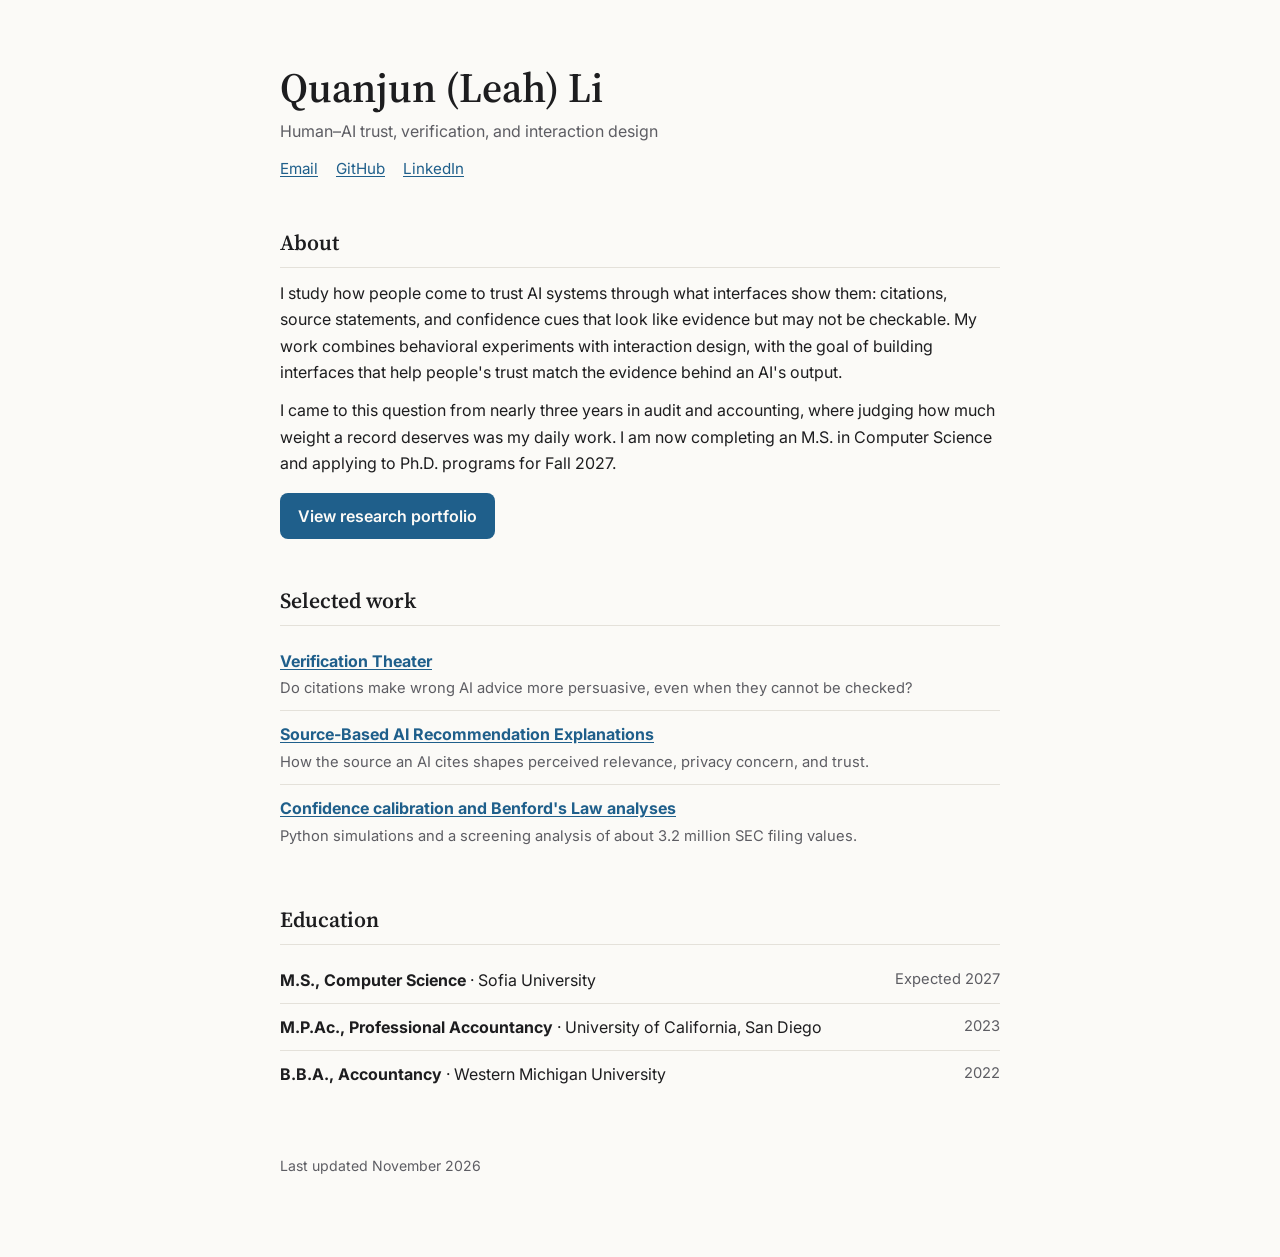
==== index.html @ 915d5367 "Initial site: homepage and research portfolio" ====
<!doctype html>
<html lang="en">
<head>
<meta charset="utf-8">
<meta name="viewport" content="width=device-width, initial-scale=1">
<title>Quanjun (Leah) Li</title>
<meta name="description" content="Quanjun (Leah) Li studies how people come to trust AI systems through what interfaces show them.">
<link rel="preconnect" href="https://fonts.googleapis.com">
<link rel="preconnect" href="https://fonts.gstatic.com" crossorigin>
<link href="https://fonts.googleapis.com/css2?family=Source+Serif+4:opsz,wght@8..60,400;8..60,600&family=Inter:wght@400;500;600&display=swap" rel="stylesheet">
<style>
  :root {
    --bg: #fbfaf7; --surface: #ffffff; --ink: #1d1d1f; --muted: #5d5d63;
    --line: #e4e1da; --accent: #1f5f8b; --accent-soft: #e8f0f6;
  }
  @media (prefers-color-scheme: dark) {
    :root:not([data-theme="light"]) {
      --bg: #141416; --surface: #1c1c1f; --ink: #ececee; --muted: #a3a3ab;
      --line: #2e2e33; --accent: #7fb6dc; --accent-soft: #1c2a35;
    }
  }
  * { box-sizing: border-box; }
  html { -webkit-text-size-adjust: 100%; }
  body { margin: 0; background: var(--bg); color: var(--ink);
    font: 16px/1.65 Inter, system-ui, -apple-system, "Segoe UI", sans-serif; }
  a { color: var(--accent); text-underline-offset: 2px; }
  .wrap { max-width: 760px; margin: 0 auto; padding: 64px 20px 80px; }
  /* Header: add a photo later by uncommenting the <img> below; the layout adapts automatically. */
  .hero { display: flex; gap: 28px; align-items: center; }
  .hero img { width: 140px; height: 140px; border-radius: 50%; object-fit: cover; flex: none;
    border: 1px solid var(--line); }
  h1 { font-family: "Source Serif 4", Georgia, serif; font-weight: 600;
    font-size: clamp(2rem, 5vw, 2.6rem); line-height: 1.15; margin: 0 0 6px; }
  .subtitle { color: var(--muted); margin: 0 0 12px; }
  .links { display: flex; flex-wrap: wrap; gap: 8px 18px; font-size: .95rem; }
  h2 { font-family: "Source Serif 4", Georgia, serif; font-weight: 600; font-size: 1.35rem;
    margin: 44px 0 12px; padding-bottom: 6px; border-bottom: 1px solid var(--line); }
  p { margin: 0 0 12px; }
  .cta { display: inline-block; margin-top: 4px; padding: 10px 18px; border-radius: 8px;
    background: var(--accent); color: var(--bg); text-decoration: none; font-weight: 600; }
  .cta:hover { opacity: .9; }
  ul.plain { list-style: none; margin: 0; padding: 0; }
  ul.plain li { padding: 10px 0; border-bottom: 1px solid var(--line); }
  ul.plain li:last-child { border-bottom: 0; }
  .row { display: flex; justify-content: space-between; gap: 16px; flex-wrap: wrap; }
  .meta { color: var(--muted); font-size: .92rem; }
  footer { margin-top: 56px; color: var(--muted); font-size: .88rem; }
  @media (max-width: 600px) {
    .wrap { padding: 40px 16px 64px; }
    .hero { flex-direction: column; align-items: flex-start; gap: 18px; }
    .hero img { width: 112px; height: 112px; }
  }
</style>
</head>
<body>
<div class="wrap">

<header class="hero">
  <!-- To add a photo: put it at assets/photo.jpg (square, under 300 KB) and uncomment the next line. -->
  <!-- <img src="assets/photo.jpg" alt="Portrait of Quanjun (Leah) Li"> -->
  <div>
    <h1>Quanjun (Leah) Li</h1>
    <p class="subtitle">Human–AI trust, verification, and interaction design</p>
    <nav class="links" aria-label="Contact and profiles">
      <a href="mailto:quanjun.leah.li@gmail.com">Email</a>
      <a href="https://github.com/its25sensei">GitHub</a>
      <a href="https://linkedin.com/in/its25sensei">LinkedIn</a>
    </nav>
  </div>
</header>

<h2>About</h2>
<p>I study how people come to trust AI systems through what interfaces show them: citations, source statements, and confidence cues that look like evidence but may not be checkable. My work combines behavioral experiments with interaction design, with the goal of building interfaces that help people's trust match the evidence behind an AI's output.</p>
<p>I came to this question from nearly three years in audit and accounting, where judging how much weight a record deserves was my daily work. I am now completing an M.S. in Computer Science and applying to Ph.D. programs for Fall 2027.</p>
<a class="cta" href="portfolio/">View research portfolio</a>

<h2>Selected work</h2>
<ul class="plain">
  <li><a href="portfolio/#verification-theater"><strong>Verification Theater</strong></a><br><span class="meta">Do citations make wrong AI advice more persuasive, even when they cannot be checked?</span></li>
  <li><a href="portfolio/#writing-sample"><strong>Source-Based AI Recommendation Explanations</strong></a><br><span class="meta">How the source an AI cites shapes perceived relevance, privacy concern, and trust.</span></li>
  <li><a href="portfolio/#technical"><strong>Confidence calibration and Benford's Law analyses</strong></a><br><span class="meta">Python simulations and a screening analysis of about 3.2 million SEC filing values.</span></li>
</ul>

<h2>Education</h2>
<ul class="plain">
  <li class="row"><span><strong>M.S., Computer Science</strong> · Sofia University</span><span class="meta">Expected 2027</span></li>
  <li class="row"><span><strong>M.P.Ac., Professional Accountancy</strong> · University of California, San Diego</span><span class="meta">2023</span></li>
  <li class="row"><span><strong>B.B.A., Accountancy</strong> · Western Michigan University</span><span class="meta">2022</span></li>
</ul>

<footer>Last updated November 2026</footer>

</div>
</body>
</html>
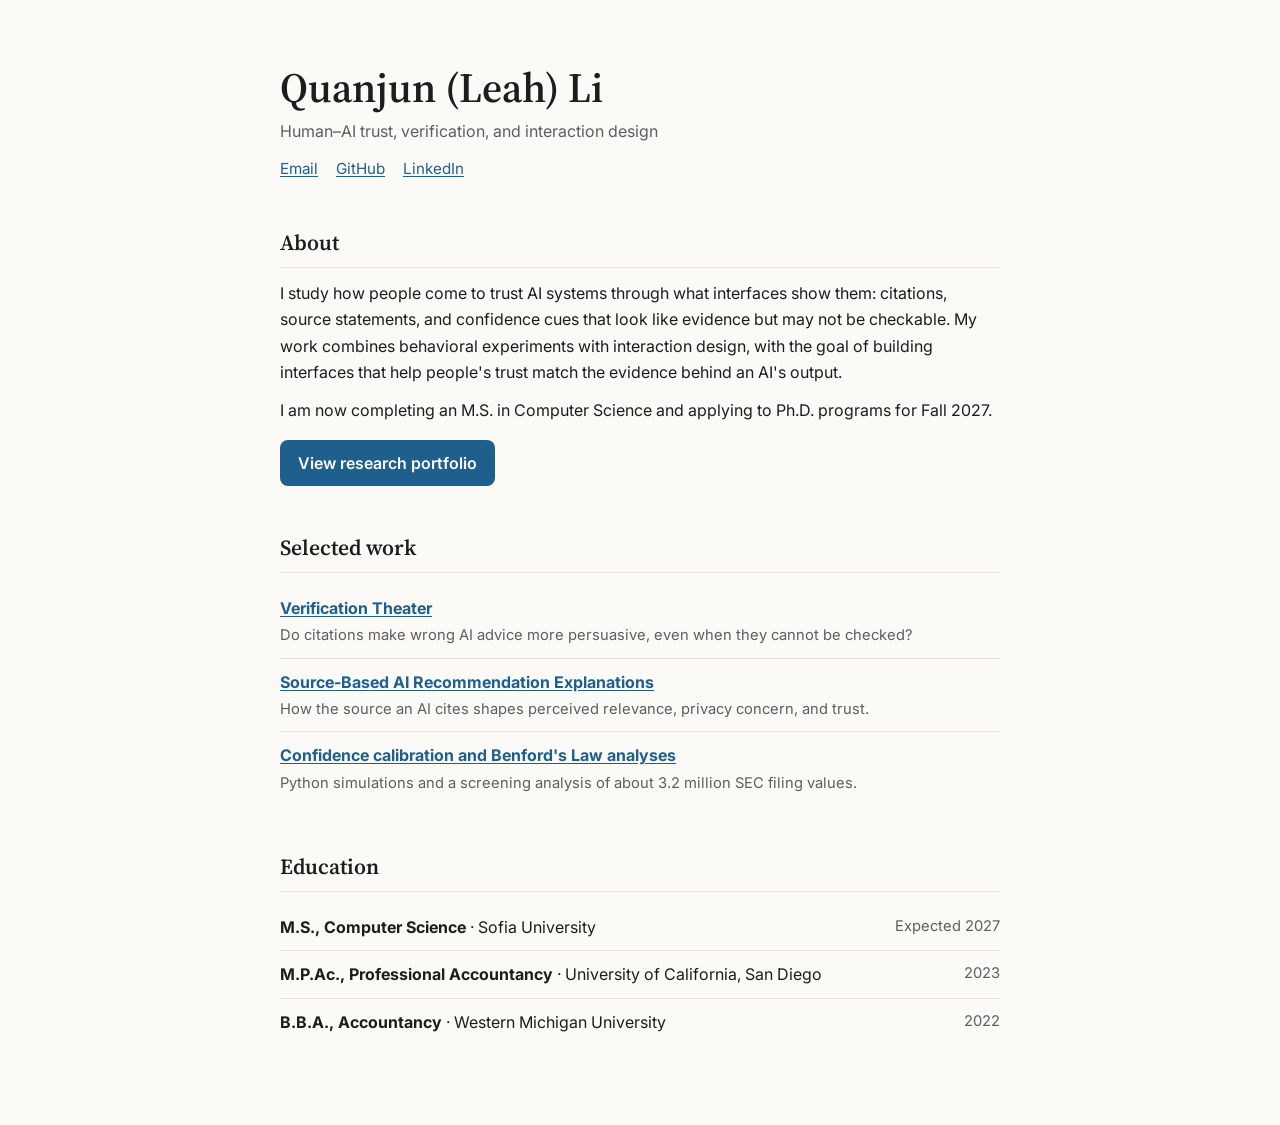
==== commit 29c73487: "Restore portfolio page and put homepage back at the root" ====
--- a/index.html
+++ b/index.html
@@ -39,6 +39,10 @@
   .cta { display: inline-block; margin-top: 4px; padding: 10px 18px; border-radius: 8px;
     background: var(--accent); color: var(--bg); text-decoration: none; font-weight: 600; }
   .cta:hover { opacity: .9; }
+  /* Magnetic button: the script below sets --mx / --my while the pointer is near. */
+  .cta { transform: translate(var(--mx, 0px), var(--my, 0px)); transition: transform .35s cubic-bezier(.2, .8, .2, 1), opacity .15s; will-change: transform; }
+  .cta:focus-visible { outline: 2px solid var(--accent); outline-offset: 3px; }
+  @media (prefers-reduced-motion: reduce) { .cta { transform: none; transition: opacity .15s; } }
   ul.plain { list-style: none; margin: 0; padding: 0; }
   ul.plain li { padding: 10px 0; border-bottom: 1px solid var(--line); }
   ul.plain li:last-child { border-bottom: 0; }
@@ -71,7 +75,7 @@
 
 <h2>About</h2>
 <p>I study how people come to trust AI systems through what interfaces show them: citations, source statements, and confidence cues that look like evidence but may not be checkable. My work combines behavioral experiments with interaction design, with the goal of building interfaces that help people's trust match the evidence behind an AI's output.</p>
-<p>I came to this question from nearly three years in audit and accounting, where judging how much weight a record deserves was my daily work. I am now completing an M.S. in Computer Science and applying to Ph.D. programs for Fall 2027.</p>
+<p>I am now completing an M.S. in Computer Science and applying to Ph.D. programs for Fall 2027.</p>
 <a class="cta" href="portfolio/">View research portfolio</a>
 
 <h2>Selected work</h2>
@@ -88,8 +92,48 @@
   <li class="row"><span><strong>B.B.A., Accountancy</strong> · Western Michigan University</span><span class="meta">2022</span></li>
 </ul>
 
-<footer>Last updated November 2026</footer>
+</div>
 
-</div>
+<script>
+// Subtle magnetic effect for the main button.
+// Runs only with a mouse or trackpad, and only if the visitor has not asked for reduced motion.
+(function () {
+  var btn = document.querySelector('.cta');
+  if (!btn || !window.matchMedia) return;
+  var canHover = window.matchMedia('(hover: hover) and (pointer: fine)').matches;
+  var reduce = window.matchMedia('(prefers-reduced-motion: reduce)').matches;
+  if (!canHover || reduce) return;
+
+  var RANGE = 90;     // how close the pointer must be, in px
+  var STRENGTH = 0.25; // fraction of the distance the button follows
+  var MAX = 10;        // largest shift in px
+
+  function reset() {
+    btn.style.setProperty('--mx', '0px');
+    btn.style.setProperty('--my', '0px');
+  }
+  function clamp(v) { return Math.max(-MAX, Math.min(MAX, v)); }
+
+  document.addEventListener('pointermove', function (e) {
+    var r = btn.getBoundingClientRect();
+    // Measure from the button's resting position, not its shifted one.
+    var mx = parseFloat(btn.style.getPropertyValue('--mx')) || 0;
+    var my = parseFloat(btn.style.getPropertyValue('--my')) || 0;
+    var cx = r.left - mx + r.width / 2;
+    var cy = r.top - my + r.height / 2;
+    var dx = e.clientX - cx, dy = e.clientY - cy;
+    var nearX = Math.abs(dx) < r.width / 2 + RANGE;
+    var nearY = Math.abs(dy) < r.height / 2 + RANGE;
+    if (nearX && nearY) {
+      btn.style.setProperty('--mx', clamp(dx * STRENGTH).toFixed(1) + 'px');
+      btn.style.setProperty('--my', clamp(dy * STRENGTH).toFixed(1) + 'px');
+    } else if (mx || my) {
+      reset();
+    }
+  }, { passive: true });
+  document.addEventListener('pointerleave', reset);
+  window.addEventListener('blur', reset);
+})();
+</script>
 </body>
 </html>
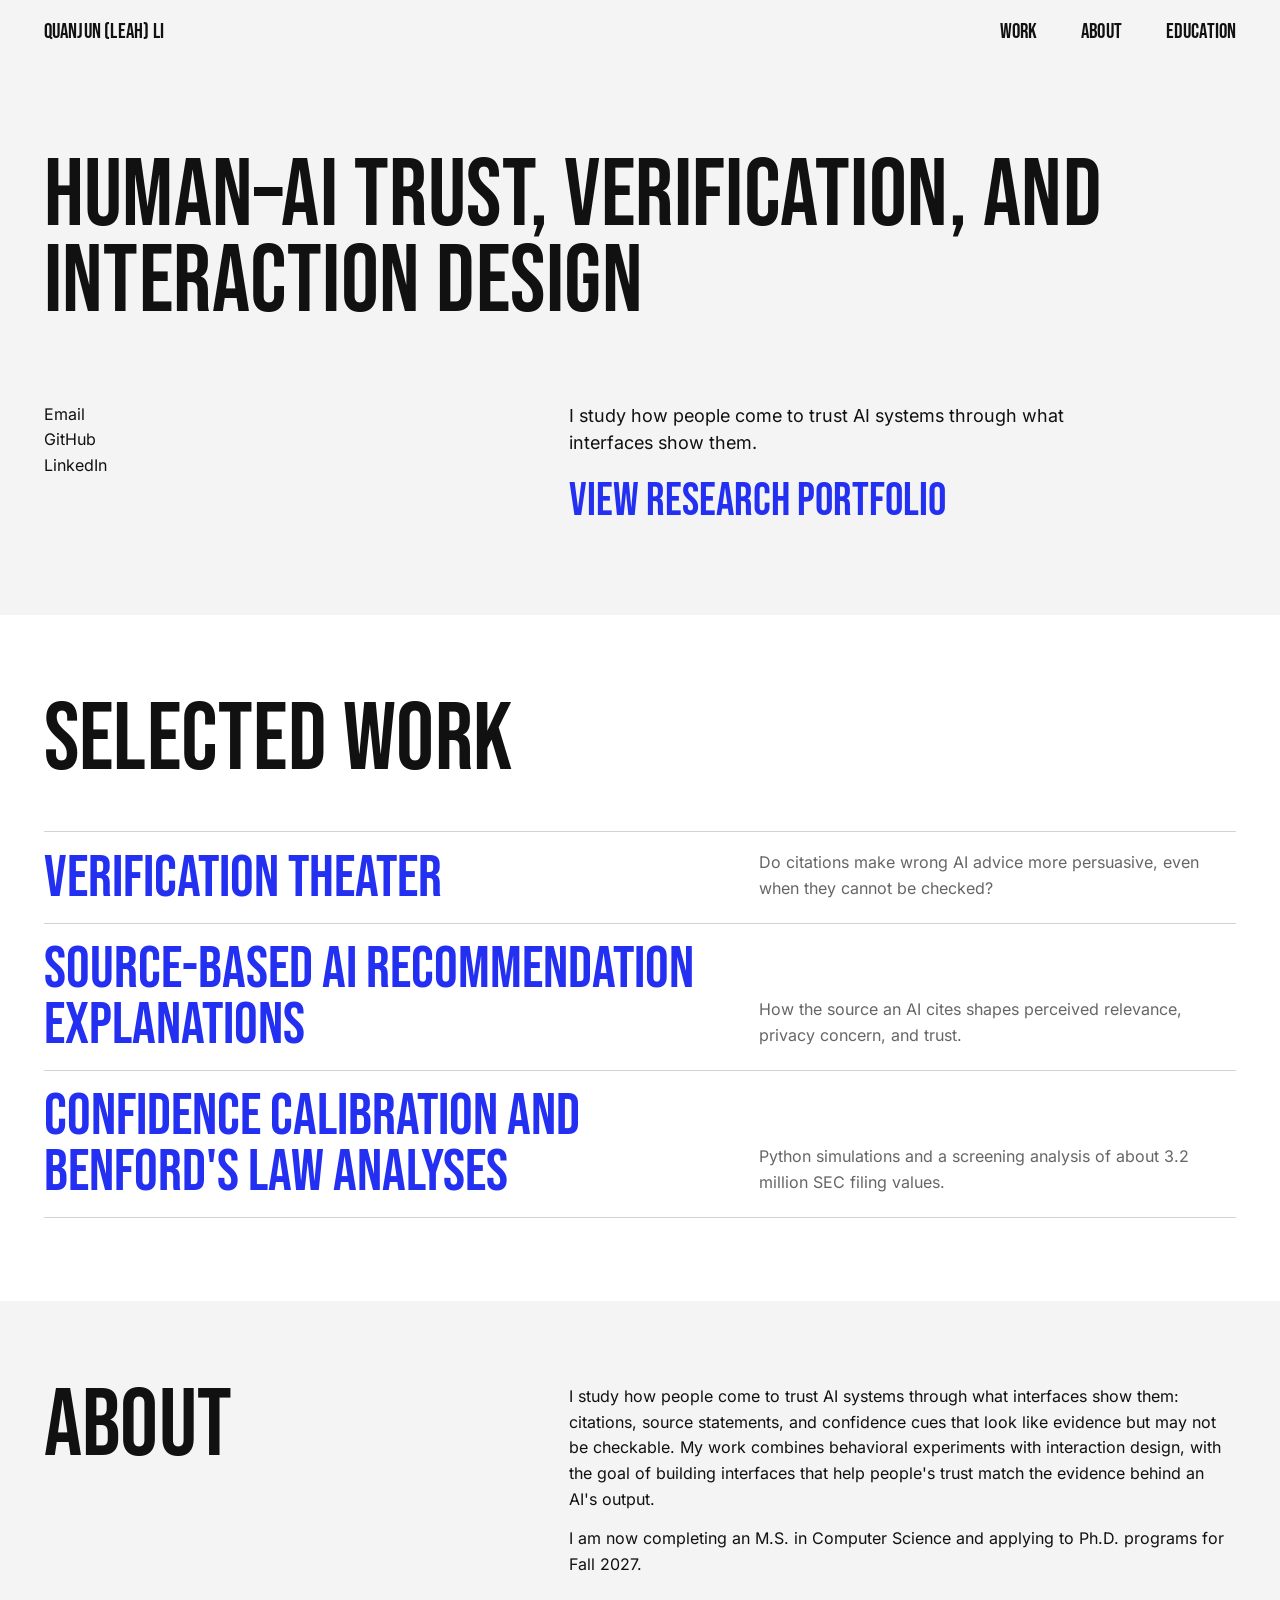
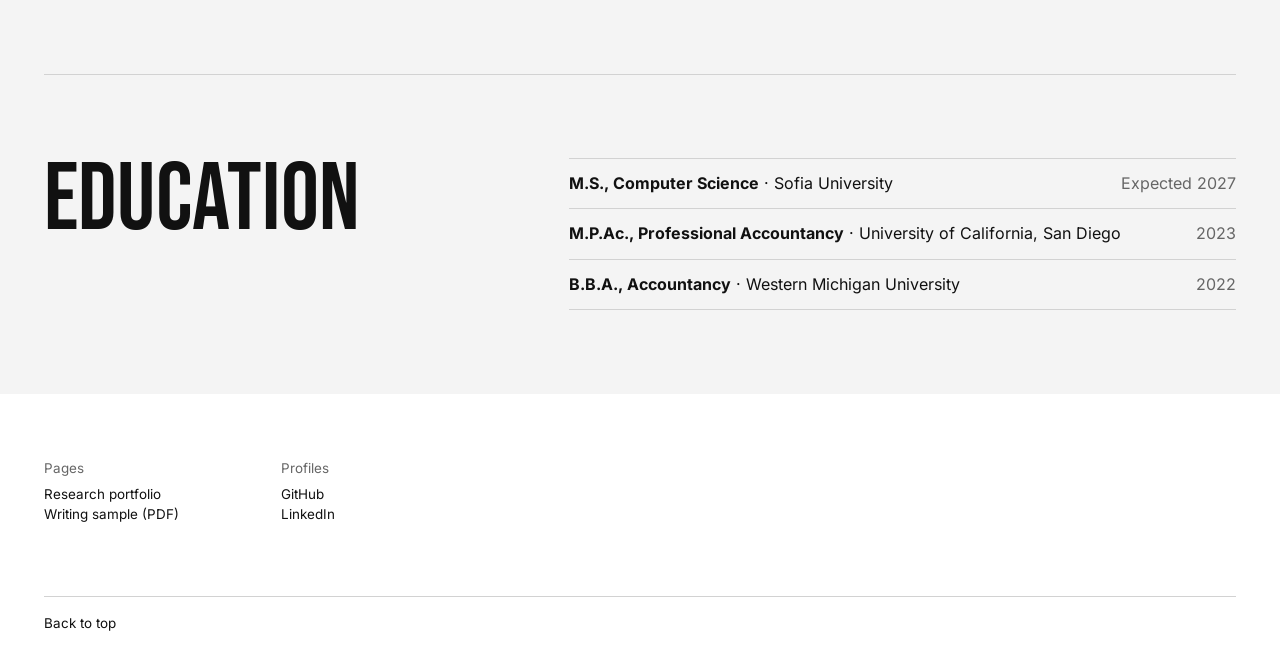
==== commit 37d958d4: "Redesign site: condensed type, single blue, hover-only motion" ====
--- a/index.html
+++ b/index.html
@@ -3,99 +3,104 @@
 <head>
 <meta charset="utf-8">
 <meta name="viewport" content="width=device-width, initial-scale=1">
+<meta name="color-scheme" content="light">
 <title>Quanjun (Leah) Li</title>
 <meta name="description" content="Quanjun (Leah) Li studies how people come to trust AI systems through what interfaces show them.">
-<link rel="preconnect" href="https://fonts.googleapis.com">
-<link rel="preconnect" href="https://fonts.gstatic.com" crossorigin>
-<link href="https://fonts.googleapis.com/css2?family=Source+Serif+4:opsz,wght@8..60,400;8..60,600&family=Inter:wght@400;500;600&display=swap" rel="stylesheet">
-<style>
-  :root {
-    --bg: #fbfaf7; --surface: #ffffff; --ink: #1d1d1f; --muted: #5d5d63;
-    --line: #e4e1da; --accent: #1f5f8b; --accent-soft: #e8f0f6;
-  }
-  @media (prefers-color-scheme: dark) {
-    :root:not([data-theme="light"]) {
-      --bg: #141416; --surface: #1c1c1f; --ink: #ececee; --muted: #a3a3ab;
-      --line: #2e2e33; --accent: #7fb6dc; --accent-soft: #1c2a35;
-    }
-  }
-  * { box-sizing: border-box; }
-  html { -webkit-text-size-adjust: 100%; }
-  body { margin: 0; background: var(--bg); color: var(--ink);
-    font: 16px/1.65 Inter, system-ui, -apple-system, "Segoe UI", sans-serif; }
-  a { color: var(--accent); text-underline-offset: 2px; }
-  .wrap { max-width: 760px; margin: 0 auto; padding: 64px 20px 80px; }
-  /* Header: add a photo later by uncommenting the <img> below; the layout adapts automatically. */
-  .hero { display: flex; gap: 28px; align-items: center; }
-  .hero img { width: 140px; height: 140px; border-radius: 50%; object-fit: cover; flex: none;
-    border: 1px solid var(--line); }
-  h1 { font-family: "Source Serif 4", Georgia, serif; font-weight: 600;
-    font-size: clamp(2rem, 5vw, 2.6rem); line-height: 1.15; margin: 0 0 6px; }
-  .subtitle { color: var(--muted); margin: 0 0 12px; }
-  .links { display: flex; flex-wrap: wrap; gap: 8px 18px; font-size: .95rem; }
-  h2 { font-family: "Source Serif 4", Georgia, serif; font-weight: 600; font-size: 1.35rem;
-    margin: 44px 0 12px; padding-bottom: 6px; border-bottom: 1px solid var(--line); }
-  p { margin: 0 0 12px; }
-  .cta { display: inline-block; margin-top: 4px; padding: 10px 18px; border-radius: 8px;
-    background: var(--accent); color: var(--bg); text-decoration: none; font-weight: 600; }
-  .cta:hover { opacity: .9; }
-  /* Magnetic button: the script below sets --mx / --my while the pointer is near. */
-  .cta { transform: translate(var(--mx, 0px), var(--my, 0px)); transition: transform .35s cubic-bezier(.2, .8, .2, 1), opacity .15s; will-change: transform; }
-  .cta:focus-visible { outline: 2px solid var(--accent); outline-offset: 3px; }
-  @media (prefers-reduced-motion: reduce) { .cta { transform: none; transition: opacity .15s; } }
-  ul.plain { list-style: none; margin: 0; padding: 0; }
-  ul.plain li { padding: 10px 0; border-bottom: 1px solid var(--line); }
-  ul.plain li:last-child { border-bottom: 0; }
-  .row { display: flex; justify-content: space-between; gap: 16px; flex-wrap: wrap; }
-  .meta { color: var(--muted); font-size: .92rem; }
-  footer { margin-top: 56px; color: var(--muted); font-size: .88rem; }
-  @media (max-width: 600px) {
-    .wrap { padding: 40px 16px 64px; }
-    .hero { flex-direction: column; align-items: flex-start; gap: 18px; }
-    .hero img { width: 112px; height: 112px; }
-  }
-</style>
+<link rel="preload" href="assets/fonts/bebas-neue-latin-400-normal.woff2" as="font" type="font/woff2" crossorigin>
+<link rel="stylesheet" href="assets/site.css">
 </head>
-<body>
-<div class="wrap">
+<body id="top">
 
-<header class="hero">
-  <!-- To add a photo: put it at assets/photo.jpg (square, under 300 KB) and uncomment the next line. -->
-  <!-- <img src="assets/photo.jpg" alt="Portrait of Quanjun (Leah) Li"> -->
-  <div>
-    <h1>Quanjun (Leah) Li</h1>
-    <p class="subtitle">Human–AI trust, verification, and interaction design</p>
-    <nav class="links" aria-label="Contact and profiles">
-      <a href="mailto:quanjun.leah.li@gmail.com">Email</a>
-      <a href="https://github.com/its25sensei">GitHub</a>
-      <a href="https://linkedin.com/in/its25sensei">LinkedIn</a>
-    </nav>
-  </div>
+<header class="wrap bar">
+  <a href="./">Quanjun (Leah) Li</a>
+  <nav aria-label="Sections">
+    <a href="#work">Work</a>
+    <a href="#about">About</a>
+    <a href="#education">Education</a>
+  </nav>
 </header>
 
-<h2>About</h2>
-<p>I study how people come to trust AI systems through what interfaces show them: citations, source statements, and confidence cues that look like evidence but may not be checkable. My work combines behavioral experiments with interaction design, with the goal of building interfaces that help people's trust match the evidence behind an AI's output.</p>
-<p>I am now completing an M.S. in Computer Science and applying to Ph.D. programs for Fall 2027.</p>
-<a class="cta" href="portfolio/">View research portfolio</a>
+<main>
 
-<h2>Selected work</h2>
-<ul class="plain">
-  <li><a href="portfolio/#verification-theater"><strong>Verification Theater</strong></a><br><span class="meta">Do citations make wrong AI advice more persuasive, even when they cannot be checked?</span></li>
-  <li><a href="portfolio/#writing-sample"><strong>Source-Based AI Recommendation Explanations</strong></a><br><span class="meta">How the source an AI cites shapes perceived relevance, privacy concern, and trust.</span></li>
-  <li><a href="portfolio/#technical"><strong>Confidence calibration and Benford's Law analyses</strong></a><br><span class="meta">Python simulations and a screening analysis of about 3.2 million SEC filing values.</span></li>
-</ul>
+<section class="wrap hero">
+  <h2>Human–AI trust, verification, and interaction design</h2>
+  <div class="split">
+    <div>
+      <!-- To add a photo: put it at assets/photo.jpg (square, under 300 KB) and uncomment the next line. -->
+      <!-- <img class="portrait" src="assets/photo.jpg" alt="Portrait of Quanjun (Leah) Li" width="160" height="160"> -->
+      <ul class="contact-list" aria-label="Contact and profiles">
+        <li><a href="mailto:quanjun.leah.li@gmail.com">Email</a></li>
+        <li><a href="https://github.com/its25sensei">GitHub</a></li>
+        <li><a href="https://linkedin.com/in/its25sensei">LinkedIn</a></li>
+      </ul>
+    </div>
+    <div>
+      <p class="lede">I study how people come to trust AI systems through what interfaces show them.</p>
+      <a class="cta" href="portfolio/">View research portfolio</a>
+    </div>
+  </div>
+</section>
 
-<h2>Education</h2>
-<ul class="plain">
-  <li class="row"><span><strong>M.S., Computer Science</strong> · Sofia University</span><span class="meta">Expected 2027</span></li>
-  <li class="row"><span><strong>M.P.Ac., Professional Accountancy</strong> · University of California, San Diego</span><span class="meta">2023</span></li>
-  <li class="row"><span><strong>B.B.A., Accountancy</strong> · Western Michigan University</span><span class="meta">2022</span></li>
-</ul>
-
+<div class="band-white">
+<section class="wrap section" id="work">
+  <h2 class="section-head">Selected work</h2>
+  <ul class="rows">
+    <li><a class="row" href="portfolio/#verification-theater"><span class="row-title">Verification Theater</span><span class="row-desc">Do citations make wrong AI advice more persuasive, even when they cannot be checked?</span></a></li>
+    <li><a class="row" href="portfolio/#writing-sample"><span class="row-title">Source-Based AI Recommendation Explanations</span><span class="row-desc">How the source an AI cites shapes perceived relevance, privacy concern, and trust.</span></a></li>
+    <li><a class="row" href="portfolio/#technical"><span class="row-title">Confidence calibration and Benford's Law analyses</span><span class="row-desc">Python simulations and a screening analysis of about 3.2 million SEC filing values.</span></a></li>
+  </ul>
+</section>
 </div>
 
+<section class="wrap section" id="about">
+  <div class="split">
+    <h2>About</h2>
+    <div class="measure">
+      <p>I study how people come to trust AI systems through what interfaces show them: citations, source statements, and confidence cues that look like evidence but may not be checkable. My work combines behavioral experiments with interaction design, with the goal of building interfaces that help people's trust match the evidence behind an AI's output.</p>
+      <p>I am now completing an M.S. in Computer Science and applying to Ph.D. programs for Fall 2027.</p>
+    </div>
+  </div>
+</section>
+
+<section class="wrap section" id="education">
+  <div class="split">
+    <h2>Education</h2>
+    <ul class="plain">
+      <li><span><strong>M.S., Computer Science</strong> · Sofia University</span><span class="muted">Expected 2027</span></li>
+      <li><span><strong>M.P.Ac., Professional Accountancy</strong> · University of California, San Diego</span><span class="muted">2023</span></li>
+      <li><span><strong>B.B.A., Accountancy</strong> · Western Michigan University</span><span class="muted">2022</span></li>
+    </ul>
+  </div>
+</section>
+
+</main>
+
+<footer class="band-white foot" id="contact">
+  <div class="wrap">
+    <div class="foot-cols small">
+      <div>
+        <p class="muted">Pages</p>
+        <ul>
+          <li><a href="portfolio/">Research portfolio</a></li>
+          <li><a href="portfolio/docs/Leah_Li_Writing_Sample.pdf">Writing sample (PDF)</a></li>
+        </ul>
+      </div>
+      <div>
+        <p class="muted">Profiles</p>
+        <ul>
+          <li><a href="https://github.com/its25sensei">GitHub</a></li>
+          <li><a href="https://linkedin.com/in/its25sensei">LinkedIn</a></li>
+        </ul>
+      </div>
+    </div>
+    <div class="foot-base small">
+      <a href="#top">Back to top</a>
+    </div>
+  </div>
+</footer>
+
 <script>
-// Subtle magnetic effect for the main button.
+// Subtle magnetic effect for the main link.
 // Runs only with a mouse or trackpad, and only if the visitor has not asked for reduced motion.
 (function () {
   var btn = document.querySelector('.cta');
@@ -104,8 +109,8 @@
   var reduce = window.matchMedia('(prefers-reduced-motion: reduce)').matches;
   if (!canHover || reduce) return;
 
-  var RANGE = 90;     // how close the pointer must be, in px
-  var STRENGTH = 0.25; // fraction of the distance the button follows
+  var RANGE = 90;      // how close the pointer must be, in px
+  var STRENGTH = 0.25; // fraction of the distance the link follows
   var MAX = 10;        // largest shift in px
 
   function reset() {
@@ -116,7 +121,7 @@
 
   document.addEventListener('pointermove', function (e) {
     var r = btn.getBoundingClientRect();
-    // Measure from the button's resting position, not its shifted one.
+    // Measure from the link's resting position, not its shifted one.
     var mx = parseFloat(btn.style.getPropertyValue('--mx')) || 0;
     var my = parseFloat(btn.style.getPropertyValue('--my')) || 0;
     var cx = r.left - mx + r.width / 2;
--- a/assets/site.css
+++ b/assets/site.css
@@ -0,0 +1,180 @@
+/* Shared styles for the homepage and the research portfolio.
+   Palette: paper gray, white, near-black, one blue. No gradients, no entrance animation.
+   The only motion is on hover and keyboard focus. */
+
+@font-face { font-family: "Bebas Neue"; font-weight: 400; font-style: normal; font-display: swap;
+  src: url("fonts/bebas-neue-latin-400-normal.woff2") format("woff2"); }
+@font-face { font-family: "Inter"; font-weight: 100 900; font-style: normal; font-display: swap;
+  src: url("fonts/inter-latin-wght-normal.woff2") format("woff2"); }
+
+:root {
+  --paper: #F4F4F4;   /* page background */
+  --white: #FFFFFF;   /* bands and figure backgrounds */
+  --ink:   #111111;   /* text and headings */
+  --muted: #666666;   /* secondary text */
+  --line:  #D2D2D2;   /* hairlines */
+  --blue:  #2330F2;   /* everything you can click */
+  --display: "Bebas Neue", "Oswald", "Arial Narrow", Impact, sans-serif;
+  --text: Inter, system-ui, -apple-system, "Segoe UI", sans-serif;
+  --gutter: clamp(16px, 3.4vw, 44px);
+}
+
+* { box-sizing: border-box; }
+html { -webkit-text-size-adjust: 100%; }
+body { margin: 0; background: var(--paper); color: var(--ink); font: 400 16px/1.6 var(--text); }
+p { margin: 0 0 14px; }
+img { max-width: 100%; }
+[id] { scroll-margin-top: 24px; }
+
+/* ---------- Links ---------- */
+a { color: var(--blue); text-decoration-thickness: 1px; text-underline-offset: 3px;
+  transition: color .15s ease, background-color .15s ease, text-decoration-color .15s ease; }
+a:hover { color: var(--ink); }
+a:focus-visible { outline: 2px solid var(--blue); outline-offset: 3px; }
+
+/* ---------- Layout ---------- */
+.wrap { max-width: 1360px; margin: 0 auto; padding-inline: var(--gutter); }
+.band-white { background: var(--white); }
+.split { display: grid; grid-template-columns: minmax(0, 5fr) minmax(0, 7fr); gap: 20px 48px; align-items: start; }
+.measure { max-width: 68ch; }
+
+/* ---------- Display type ---------- */
+.display, h1, h2, h3, h4 { font-family: var(--display); font-weight: 400; text-transform: uppercase;
+  letter-spacing: .005em; margin: 0; }
+h1 { font-size: clamp(3.4rem, 11vw, 9.5rem); line-height: .88; max-width: 9em; text-wrap: balance; }
+h2 { font-size: clamp(2.8rem, 7.4vw, 6rem); line-height: .9; }
+h3 { font-size: clamp(1.9rem, 3.2vw, 2.6rem); line-height: .95; text-wrap: balance; }
+h4 { font-size: 1.5rem; line-height: 1; margin: 36px 0 10px; }
+.small { font-size: .84rem; line-height: 1.5; }
+.muted { color: var(--muted); }
+
+/* ---------- Top bar ---------- */
+.bar { display: flex; flex-wrap: wrap; justify-content: space-between; align-items: baseline;
+  gap: 8px 28px; padding-block: 22px; font-family: var(--display); font-size: 1.3rem; line-height: 1;
+  text-transform: uppercase; letter-spacing: .01em; }
+.bar a { color: var(--ink); text-decoration: none; }
+.bar a:hover { color: var(--blue); }
+.bar nav { display: flex; flex-wrap: wrap; gap: 8px clamp(18px, 3.4vw, 52px); }
+
+/* ---------- Hero ---------- */
+.hero { padding-block: clamp(36px, 7vw, 96px) clamp(44px, 7vw, 96px); }
+.hero .split { margin-top: clamp(32px, 6vw, 80px); }
+.hero .lede { font-size: 1.12rem; line-height: 1.55; max-width: 46ch; margin-bottom: 22px; }
+.portrait { display: block; width: 160px; height: 160px; object-fit: cover; margin-bottom: 18px; }
+.contact-list { list-style: none; margin: 0; padding: 0; }
+.contact-list a { color: var(--ink); text-decoration: none; }
+.contact-list a:hover { color: var(--blue); text-decoration: underline; }
+
+/* Big blue text link. On the homepage the script also makes it lean toward the pointer. */
+.cta, .actions a { font-family: var(--display); text-transform: uppercase; color: var(--blue);
+  text-decoration: underline; text-decoration-color: transparent; text-decoration-thickness: 2px; text-underline-offset: 5px; }
+.cta:hover, .actions a:hover { color: var(--blue); text-decoration-color: var(--blue); }
+.cta { display: inline-block; font-size: clamp(2rem, 3.6vw, 3rem); line-height: 1;
+  transform: translate(var(--mx, 0px), var(--my, 0px));
+  transition: transform .35s cubic-bezier(.2, .8, .2, 1), text-decoration-color .15s ease; will-change: transform; }
+.actions { display: flex; flex-wrap: wrap; gap: 6px 30px; margin-top: 18px; font-size: 1.5rem; line-height: 1.15; }
+
+/* ---------- Sections ---------- */
+.section { padding-block: clamp(44px, 6.5vw, 88px); }
+.section + .section { position: relative; }
+.section + .section::before { content: ""; position: absolute; top: 0; left: var(--gutter); right: var(--gutter);
+  border-top: 1px solid var(--line); }
+.section-head { margin-bottom: clamp(24px, 4vw, 48px); }
+.section-head p { max-width: 46ch; margin: 0; align-self: end; }
+
+/* ---------- Rows that link somewhere (selected work, where to start) ---------- */
+.rows { list-style: none; margin: 0; padding: 0; border-bottom: 1px solid var(--line); }
+.rows li { border-top: 1px solid var(--line); }
+.row { display: grid; grid-template-columns: minmax(0, 7fr) minmax(0, 5fr); gap: 6px 48px; align-items: end;
+  margin-inline: calc(var(--gutter) * -1); padding: 18px var(--gutter) 16px;
+  color: var(--blue); text-decoration: none; }
+.row.numbered { grid-template-columns: 2.2rem minmax(0, 7fr) minmax(0, 5fr); column-gap: 20px; }
+.row-title, .row-num { font-family: var(--display); text-transform: uppercase;
+  font-size: clamp(2rem, 4.6vw, 3.8rem); line-height: .95; }
+.row-desc { color: var(--muted); max-width: 46ch; padding-bottom: .35em; transition: color .15s ease; }
+.row:hover, .row:focus-visible { background: var(--blue); color: var(--white); }
+.row:hover .row-desc, .row:focus-visible .row-desc { color: var(--white); }
+.row:focus-visible { outline-offset: -4px; outline-color: var(--white); }
+
+/* ---------- Education ---------- */
+.plain { list-style: none; margin: 0; padding: 0; }
+.plain li { display: flex; flex-wrap: wrap; justify-content: space-between; gap: 2px 20px;
+  padding: 12px 0; border-top: 1px solid var(--line); }
+.plain li:last-child { border-bottom: 1px solid var(--line); }
+
+/* ---------- Portfolio projects ---------- */
+.note { background: var(--white); border-left: 4px solid var(--ink); padding: 16px 20px; font-size: .95rem; max-width: 68ch; }
+.note p { margin: 0; }
+.project { padding-block: clamp(32px, 4.5vw, 56px); border-top: 1px solid var(--line); }
+.project:last-child { padding-bottom: 0; }
+.tags { display: flex; flex-wrap: wrap; margin: 12px 0 0; font-size: .84rem; color: var(--muted); }
+.tags span:not(:last-child)::after { content: "/"; margin-inline: .55em; color: var(--line); }
+.tags .pending { color: var(--ink); font-weight: 600; }
+.project-body > p, .project-body > ul { max-width: 68ch; }
+.project-body ul { margin: 0 0 14px; padding-left: 1.2rem; }
+.project-body li { margin-bottom: 4px; }
+
+figure { margin: 18px 0; }
+figure img { display: block; width: 100%; height: auto; border: 1px solid var(--line); background: var(--white); }
+figcaption { font-size: .84rem; color: var(--muted); margin-top: 8px; }
+.figs { display: grid; grid-template-columns: 1fr 1fr; gap: 16px; }
+.figs figure { margin: 0; }
+.figs .wide { grid-column: 1 / -1; }
+.narrow { max-width: 440px; }
+.embed { position: relative; width: 100%; aspect-ratio: 1512 / 982; margin: 18px 0 0;
+  border: 1px solid var(--line); background: var(--white); overflow: hidden; }
+.embed iframe { position: absolute; inset: 0; width: 100%; height: 100%; border: 0; }
+.compare { display: grid; grid-template-columns: repeat(3, 1fr); gap: 16px; }
+.compare figure { margin: 0; }
+.compare a { display: block; }
+.compare a img { transition: border-color .15s ease; }
+.compare a:hover img, .compare a:focus-visible img { border-color: var(--blue); }
+.placeholder { border: 1px dashed var(--muted); padding: 28px 16px; text-align: center; color: var(--muted);
+  font-size: .92rem; margin: 18px 0 0; max-width: 68ch; }
+
+/* ---------- Footer ---------- */
+.foot { padding-block: clamp(36px, 5vw, 64px) 28px; }
+.bigmail { display: inline-block; font-family: var(--display); text-transform: uppercase; color: var(--blue);
+  font-size: clamp(1.75rem, 6.2vw, 5.4rem); line-height: .95; margin: 6px 0 clamp(28px, 5vw, 64px);
+  text-decoration: underline; text-decoration-color: transparent; text-decoration-thickness: 3px; text-underline-offset: 6px; }
+.bigmail:hover { color: var(--blue); text-decoration-color: var(--blue); }
+.foot-cols { display: flex; flex-wrap: wrap; gap: 24px clamp(40px, 8vw, 120px); }
+.foot-cols p { margin: 0 0 6px; }
+.foot-cols ul { list-style: none; margin: 0; padding: 0; }
+.foot a:not(.bigmail) { color: var(--ink); text-decoration: none; }
+.foot a:not(.bigmail):hover { color: var(--blue); text-decoration: underline; }
+.foot-base { display: flex; flex-wrap: wrap; justify-content: space-between; gap: 6px 24px;
+  margin-top: clamp(36px, 6vw, 72px); padding-top: 16px; border-top: 1px solid var(--line); }
+
+/* ---------- Small screens ---------- */
+@media (max-width: 820px) {
+  .split { grid-template-columns: 1fr; }
+  .row, .row.numbered { grid-template-columns: 1fr; align-items: start; }
+  .row.numbered { grid-template-columns: 1.8rem 1fr; }
+  .row.numbered .row-desc { grid-column: 2; }
+  .row-desc { padding-bottom: 0; }
+  .compare { grid-template-columns: 1fr; }
+}
+@media (max-width: 560px) {
+  .figs { grid-template-columns: 1fr; }
+  .bar { font-size: 1.15rem; }
+}
+
+/* ---------- Motion and print ---------- */
+@media (prefers-reduced-motion: reduce) {
+  * { transition: none !important; }
+  .cta { transform: none; }
+}
+@media print {
+  body, .band-white { background: #fff; }
+  .embed { display: none; }
+}
+
+/* ---------- Portfolio: blocks inside a project ---------- */
+.sub { margin-top: clamp(32px, 4.5vw, 56px); }
+.sub h4 { margin: 0; }
+.embed { max-width: min(100%, calc(84vh * 1512 / 982)); }
+.project > .actions { margin-top: 14px; }
+.full-head { margin: clamp(32px, 4.5vw, 56px) 0 14px; }
+.full-head h4 { margin: 0 0 4px; }
+.full-head p { margin: 0; }
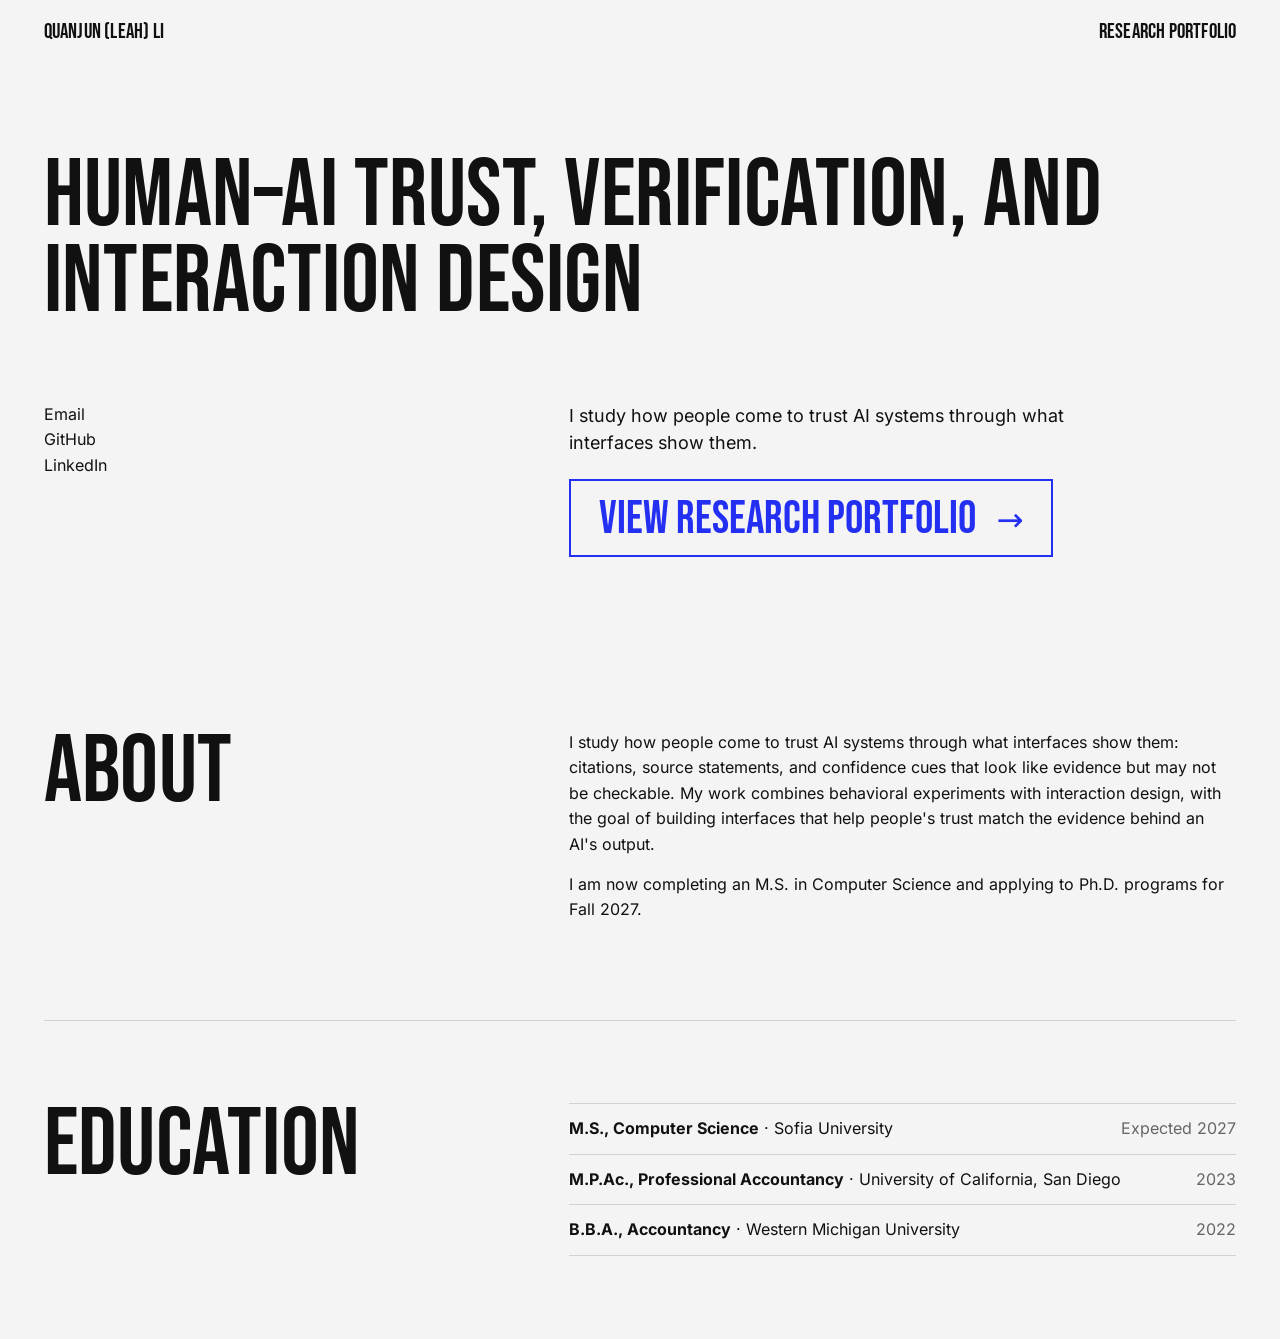
==== commit ffdf5469: "Update portfolio" ====
--- a/index.html
+++ b/index.html
@@ -13,17 +13,15 @@
 
 <header class="wrap bar">
   <a href="./">Quanjun (Leah) Li</a>
-  <nav aria-label="Sections">
-    <a href="#work">Work</a>
-    <a href="#about">About</a>
-    <a href="#education">Education</a>
+  <nav aria-label="Pages">
+    <a href="portfolio/">Research portfolio</a>
   </nav>
 </header>
 
 <main>
 
 <section class="wrap hero">
-  <h2>Human–AI trust, verification, and interaction design</h2>
+  <h1>Human–AI trust, verification, and interaction design</h1>
   <div class="split">
     <div>
       <!-- To add a photo: put it at assets/photo.jpg (square, under 300 KB) and uncomment the next line. -->
@@ -36,21 +34,10 @@
     </div>
     <div>
       <p class="lede">I study how people come to trust AI systems through what interfaces show them.</p>
-      <a class="cta" href="portfolio/">View research portfolio</a>
+      <a class="cta" href="portfolio/">View research portfolio <span class="cta-arrow" aria-hidden="true">→</span></a>
     </div>
   </div>
 </section>
-
-<div class="band-white">
-<section class="wrap section" id="work">
-  <h2 class="section-head">Selected work</h2>
-  <ul class="rows">
-    <li><a class="row" href="portfolio/#verification-theater"><span class="row-title">Verification Theater</span><span class="row-desc">Do citations make wrong AI advice more persuasive, even when they cannot be checked?</span></a></li>
-    <li><a class="row" href="portfolio/#writing-sample"><span class="row-title">Source-Based AI Recommendation Explanations</span><span class="row-desc">How the source an AI cites shapes perceived relevance, privacy concern, and trust.</span></a></li>
-    <li><a class="row" href="portfolio/#technical"><span class="row-title">Confidence calibration and Benford's Law analyses</span><span class="row-desc">Python simulations and a screening analysis of about 3.2 million SEC filing values.</span></a></li>
-  </ul>
-</section>
-</div>
 
 <section class="wrap section" id="about">
   <div class="split">
@@ -75,32 +62,11 @@
 
 </main>
 
-<footer class="band-white foot" id="contact">
-  <div class="wrap">
-    <div class="foot-cols small">
-      <div>
-        <p class="muted">Pages</p>
-        <ul>
-          <li><a href="portfolio/">Research portfolio</a></li>
-          <li><a href="portfolio/docs/Leah_Li_Writing_Sample.pdf">Writing sample (PDF)</a></li>
-        </ul>
-      </div>
-      <div>
-        <p class="muted">Profiles</p>
-        <ul>
-          <li><a href="https://github.com/its25sensei">GitHub</a></li>
-          <li><a href="https://linkedin.com/in/its25sensei">LinkedIn</a></li>
-        </ul>
-      </div>
-    </div>
-    <div class="foot-base small">
-      <a href="#top">Back to top</a>
-    </div>
-  </div>
-</footer>
+<a class="to-top" href="#top" aria-label="Back to top"><span aria-hidden="true">↑</span> Top</a>
+<script src="assets/site.js" defer></script>
 
 <script>
-// Subtle magnetic effect for the main link.
+// Subtle magnetic effect for the main button.
 // Runs only with a mouse or trackpad, and only if the visitor has not asked for reduced motion.
 (function () {
   var btn = document.querySelector('.cta');
--- a/assets/site.css
+++ b/assets/site.css
@@ -9,7 +9,7 @@
 
 :root {
   --paper: #F4F4F4;   /* page background */
-  --white: #FFFFFF;   /* bands and figure backgrounds */
+  --white: #FFFFFF;   /* figure backgrounds, text on blue */
   --ink:   #111111;   /* text and headings */
   --muted: #666666;   /* secondary text */
   --line:  #D2D2D2;   /* hairlines */
@@ -34,15 +34,13 @@
 
 /* ---------- Layout ---------- */
 .wrap { max-width: 1360px; margin: 0 auto; padding-inline: var(--gutter); }
-.band-white { background: var(--white); }
 .split { display: grid; grid-template-columns: minmax(0, 5fr) minmax(0, 7fr); gap: 20px 48px; align-items: start; }
 .measure { max-width: 68ch; }
 
 /* ---------- Display type ---------- */
 .display, h1, h2, h3, h4 { font-family: var(--display); font-weight: 400; text-transform: uppercase;
   letter-spacing: .005em; margin: 0; }
-h1 { font-size: clamp(3.4rem, 11vw, 9.5rem); line-height: .88; max-width: 9em; text-wrap: balance; }
-h2 { font-size: clamp(2.8rem, 7.4vw, 6rem); line-height: .9; }
+h1, h2 { font-size: clamp(2.8rem, 7.4vw, 6rem); line-height: .9; }
 h3 { font-size: clamp(1.9rem, 3.2vw, 2.6rem); line-height: .95; text-wrap: balance; }
 h4 { font-size: 1.5rem; line-height: 1; margin: 36px 0 10px; }
 .small { font-size: .84rem; line-height: 1.5; }
@@ -65,13 +63,20 @@
 .contact-list a { color: var(--ink); text-decoration: none; }
 .contact-list a:hover { color: var(--blue); text-decoration: underline; }
 
-/* Big blue text link. On the homepage the script also makes it lean toward the pointer. */
-.cta, .actions a { font-family: var(--display); text-transform: uppercase; color: var(--blue);
+/* Blue text links under each project. */
+.actions a { font-family: var(--display); text-transform: uppercase; color: var(--blue);
   text-decoration: underline; text-decoration-color: transparent; text-decoration-thickness: 2px; text-underline-offset: 5px; }
-.cta:hover, .actions a:hover { color: var(--blue); text-decoration-color: var(--blue); }
-.cta { display: inline-block; font-size: clamp(2rem, 3.6vw, 3rem); line-height: 1;
+.actions a:hover { color: var(--blue); text-decoration-color: var(--blue); }
+
+/* Framed button on the homepage. It fills with blue on hover, and the script makes it lean toward the pointer. */
+.cta { display: inline-flex; align-items: center; gap: .45em; padding: .34em .6em .26em;
+  border: 2px solid var(--blue); color: var(--blue); text-decoration: none;
+  font-family: var(--display); text-transform: uppercase; font-size: clamp(2rem, 3.6vw, 3rem); line-height: 1;
   transform: translate(var(--mx, 0px), var(--my, 0px));
-  transition: transform .35s cubic-bezier(.2, .8, .2, 1), text-decoration-color .15s ease; will-change: transform; }
+  transition: transform .35s cubic-bezier(.2, .8, .2, 1), color .15s ease, background-color .15s ease; will-change: transform; }
+.cta:hover, .cta:focus-visible { background: var(--blue); color: var(--white); }
+.cta-arrow { font-family: var(--text); font-size: .7em; line-height: 1; transition: transform .15s ease; }
+.cta:hover .cta-arrow, .cta:focus-visible .cta-arrow { transform: translateX(.2em); }
 .actions { display: flex; flex-wrap: wrap; gap: 6px 30px; margin-top: 18px; font-size: 1.5rem; line-height: 1.15; }
 
 /* ---------- Sections ---------- */
@@ -81,20 +86,6 @@
   border-top: 1px solid var(--line); }
 .section-head { margin-bottom: clamp(24px, 4vw, 48px); }
 .section-head p { max-width: 46ch; margin: 0; align-self: end; }
-
-/* ---------- Rows that link somewhere (selected work, where to start) ---------- */
-.rows { list-style: none; margin: 0; padding: 0; border-bottom: 1px solid var(--line); }
-.rows li { border-top: 1px solid var(--line); }
-.row { display: grid; grid-template-columns: minmax(0, 7fr) minmax(0, 5fr); gap: 6px 48px; align-items: end;
-  margin-inline: calc(var(--gutter) * -1); padding: 18px var(--gutter) 16px;
-  color: var(--blue); text-decoration: none; }
-.row.numbered { grid-template-columns: 2.2rem minmax(0, 7fr) minmax(0, 5fr); column-gap: 20px; }
-.row-title, .row-num { font-family: var(--display); text-transform: uppercase;
-  font-size: clamp(2rem, 4.6vw, 3.8rem); line-height: .95; }
-.row-desc { color: var(--muted); max-width: 46ch; padding-bottom: .35em; transition: color .15s ease; }
-.row:hover, .row:focus-visible { background: var(--blue); color: var(--white); }
-.row:hover .row-desc, .row:focus-visible .row-desc { color: var(--white); }
-.row:focus-visible { outline-offset: -4px; outline-color: var(--white); }
 
 /* ---------- Education ---------- */
 .plain { list-style: none; margin: 0; padding: 0; }
@@ -109,7 +100,6 @@
 .project:last-child { padding-bottom: 0; }
 .tags { display: flex; flex-wrap: wrap; margin: 12px 0 0; font-size: .84rem; color: var(--muted); }
 .tags span:not(:last-child)::after { content: "/"; margin-inline: .55em; color: var(--line); }
-.tags .pending { color: var(--ink); font-weight: 600; }
 .project-body > p, .project-body > ul { max-width: 68ch; }
 .project-body ul { margin: 0 0 14px; padding-left: 1.2rem; }
 .project-body li { margin-bottom: 4px; }
@@ -129,30 +119,21 @@
 .compare a { display: block; }
 .compare a img { transition: border-color .15s ease; }
 .compare a:hover img, .compare a:focus-visible img { border-color: var(--blue); }
-.placeholder { border: 1px dashed var(--muted); padding: 28px 16px; text-align: center; color: var(--muted);
-  font-size: .92rem; margin: 18px 0 0; max-width: 68ch; }
 
-/* ---------- Footer ---------- */
-.foot { padding-block: clamp(36px, 5vw, 64px) 28px; }
-.bigmail { display: inline-block; font-family: var(--display); text-transform: uppercase; color: var(--blue);
-  font-size: clamp(1.75rem, 6.2vw, 5.4rem); line-height: .95; margin: 6px 0 clamp(28px, 5vw, 64px);
-  text-decoration: underline; text-decoration-color: transparent; text-decoration-thickness: 3px; text-underline-offset: 6px; }
-.bigmail:hover { color: var(--blue); text-decoration-color: var(--blue); }
-.foot-cols { display: flex; flex-wrap: wrap; gap: 24px clamp(40px, 8vw, 120px); }
-.foot-cols p { margin: 0 0 6px; }
-.foot-cols ul { list-style: none; margin: 0; padding: 0; }
-.foot a:not(.bigmail) { color: var(--ink); text-decoration: none; }
-.foot a:not(.bigmail):hover { color: var(--blue); text-decoration: underline; }
-.foot-base { display: flex; flex-wrap: wrap; justify-content: space-between; gap: 6px 24px;
-  margin-top: clamp(36px, 6vw, 72px); padding-top: 16px; border-top: 1px solid var(--line); }
+/* ---------- Back to top ---------- */
+/* Fixed to the corner. site.js adds .is-hidden near the top of the page; without JavaScript it stays visible. */
+.to-top { position: fixed; right: var(--gutter); bottom: max(20px, env(safe-area-inset-bottom)); z-index: 10;
+  display: inline-flex; align-items: center; gap: .4em; padding: .5em .7em .4em;
+  border: 2px solid var(--blue); background: var(--paper); color: var(--blue); text-decoration: none;
+  font-family: var(--display); text-transform: uppercase; font-size: 1.3rem; line-height: 1;
+  transition: opacity .2s ease, visibility .2s ease, color .15s ease, background-color .15s ease; }
+.to-top span { font-family: var(--text); font-size: .8em; line-height: 1; }
+.to-top:hover, .to-top:focus-visible { background: var(--blue); color: var(--white); }
+.to-top.is-hidden { opacity: 0; visibility: hidden; }
 
 /* ---------- Small screens ---------- */
 @media (max-width: 820px) {
   .split { grid-template-columns: 1fr; }
-  .row, .row.numbered { grid-template-columns: 1fr; align-items: start; }
-  .row.numbered { grid-template-columns: 1.8rem 1fr; }
-  .row.numbered .row-desc { grid-column: 2; }
-  .row-desc { padding-bottom: 0; }
   .compare { grid-template-columns: 1fr; }
 }
 @media (max-width: 560px) {
@@ -166,8 +147,8 @@
   .cta { transform: none; }
 }
 @media print {
-  body, .band-white { background: #fff; }
-  .embed { display: none; }
+  body { background: #fff; }
+  .embed, .to-top { display: none; }
 }
 
 /* ---------- Portfolio: blocks inside a project ---------- */
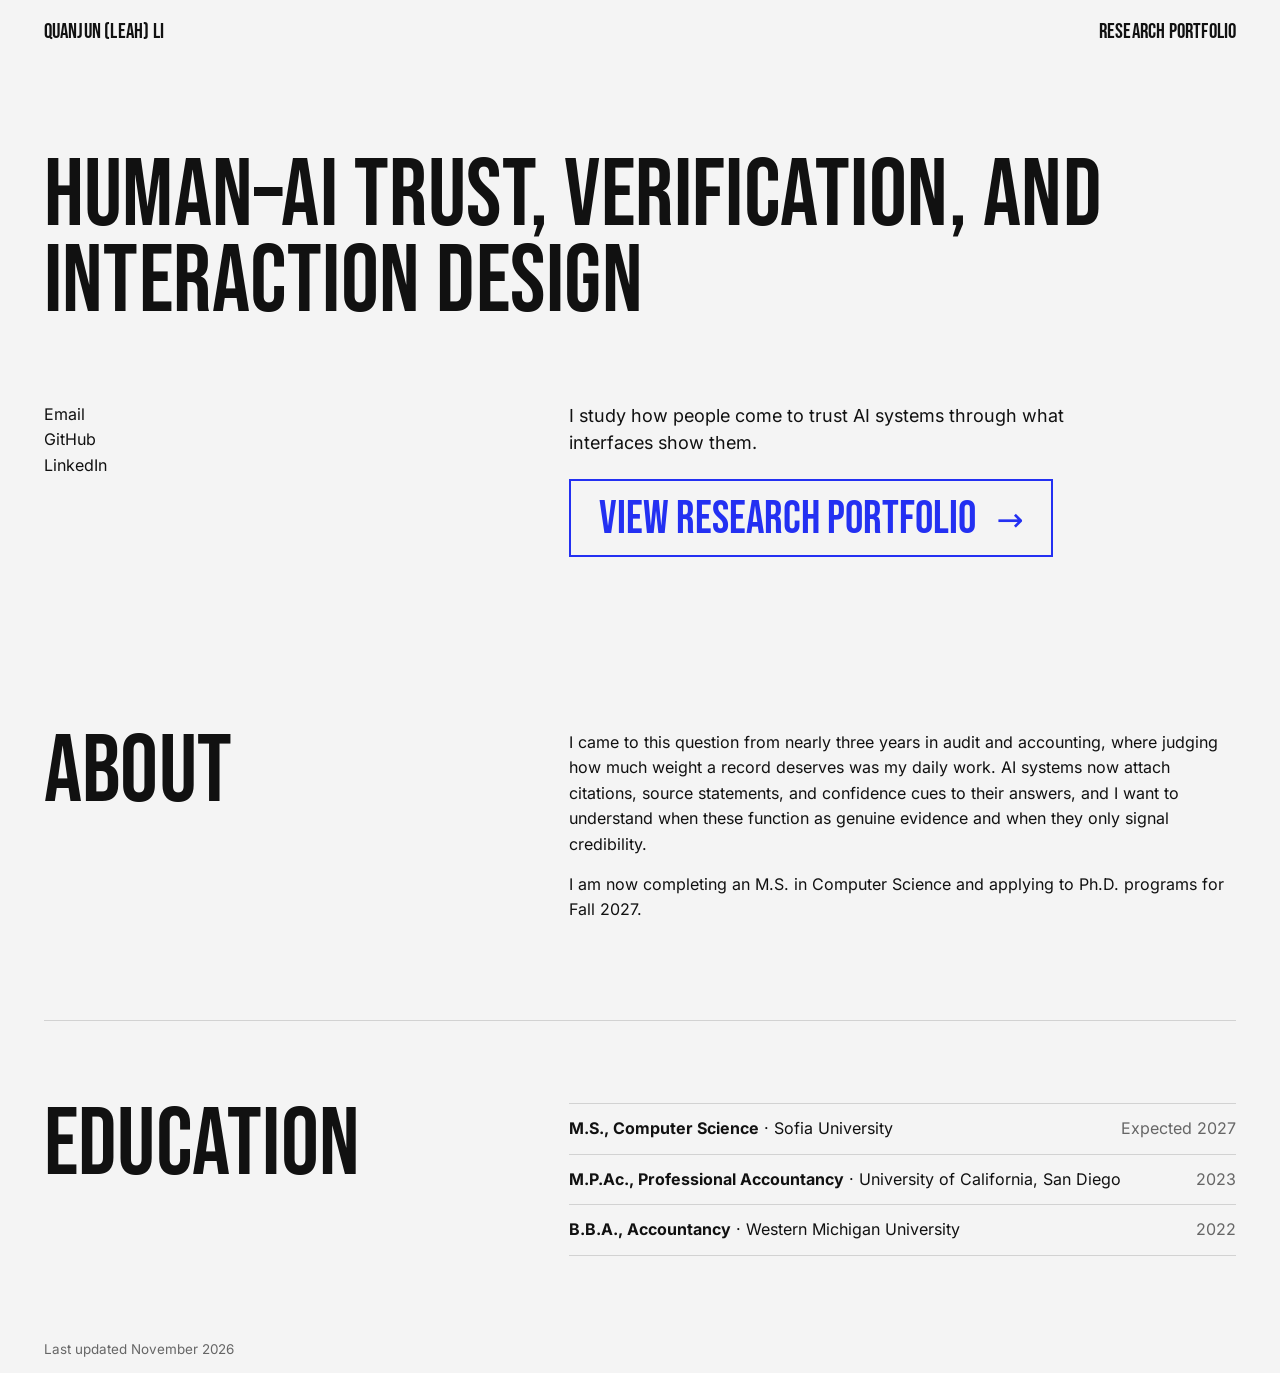
==== commit c20190fe: "Update portfolio" ====
--- a/index.html
+++ b/index.html
@@ -43,7 +43,7 @@
   <div class="split">
     <h2>About</h2>
     <div class="measure">
-      <p>I study how people come to trust AI systems through what interfaces show them: citations, source statements, and confidence cues that look like evidence but may not be checkable. My work combines behavioral experiments with interaction design, with the goal of building interfaces that help people's trust match the evidence behind an AI's output.</p>
+      <p>I came to this question from nearly three years in audit and accounting, where judging how much weight a record deserves was my daily work. AI systems now attach citations, source statements, and confidence cues to their answers, and I want to understand when these function as genuine evidence and when they only signal credibility.</p>
       <p>I am now completing an M.S. in Computer Science and applying to Ph.D. programs for Fall 2027.</p>
     </div>
   </div>
@@ -62,7 +62,11 @@
 
 </main>
 
-<a class="to-top" href="#top" aria-label="Back to top"><span aria-hidden="true">↑</span> Top</a>
+<footer class="wrap">
+  <p class="page-end small muted">Last updated November 2026</p>
+</footer>
+
+<a class="to-top" href="#top" aria-label="Back to top"><span aria-hidden="true">↑</span><span class="to-top-label">Top</span></a>
 <script src="assets/site.js" defer></script>
 
 <script>
--- a/assets/site.css
+++ b/assets/site.css
@@ -64,9 +64,12 @@
 .contact-list a:hover { color: var(--blue); text-decoration: underline; }
 
 /* Blue text links under each project. */
-.actions a { font-family: var(--display); text-transform: uppercase; color: var(--blue);
+.actions a, .actions button { font-family: var(--display); text-transform: uppercase; color: var(--blue);
   text-decoration: underline; text-decoration-color: transparent; text-decoration-thickness: 2px; text-underline-offset: 5px; }
-.actions a:hover { color: var(--blue); text-decoration-color: var(--blue); }
+.actions a:hover, .actions button:hover { color: var(--blue); text-decoration-color: var(--blue); }
+.actions button { appearance: none; border: 0; background: none; padding: 0; font-size: inherit; line-height: inherit; cursor: pointer;
+  transition: text-decoration-color .15s ease; }
+.actions button:focus-visible { outline: 2px solid var(--blue); outline-offset: 3px; }
 
 /* Framed button on the homepage. It fills with blue on hover, and the script makes it lean toward the pointer. */
 .cta { display: inline-flex; align-items: center; gap: .45em; padding: .34em .6em .26em;
@@ -154,7 +157,16 @@
 /* ---------- Portfolio: blocks inside a project ---------- */
 .sub { margin-top: clamp(32px, 4.5vw, 56px); }
 .sub h4 { margin: 0; }
-.embed { max-width: min(100%, calc(84vh * 1512 / 982)); }
+/* The prototype is as large as the window allows: it may be wider than the text column,
+   but never taller than the screen. "View full screen" (site.js) removes the limits altogether. */
+.embed { --embed-w: min(100vw - 2 * var(--gutter), 96vh * 1512 / 982);
+  width: var(--embed-w); margin-left: min(0px, calc(50% - var(--embed-w) / 2)); }
+.embed:fullscreen { width: 100%; height: 100%; margin: 0; border: 0; aspect-ratio: auto; }
+.embed-exit { display: none; position: absolute; top: 12px; right: 12px; z-index: 1; appearance: none; cursor: pointer;
+  padding: .5em .7em .4em; border: 2px solid var(--blue); background: var(--paper); color: var(--blue);
+  font-family: var(--display); text-transform: uppercase; font-size: 1.1rem; line-height: 1; }
+.embed-exit:hover, .embed-exit:focus-visible { background: var(--blue); color: var(--white); }
+.embed:fullscreen .embed-exit { display: block; }
 .project > .actions { margin-top: 14px; }
 .full-head { margin: clamp(32px, 4.5vw, 56px) 0 14px; }
 .full-head h4 { margin: 0 0 4px; }
